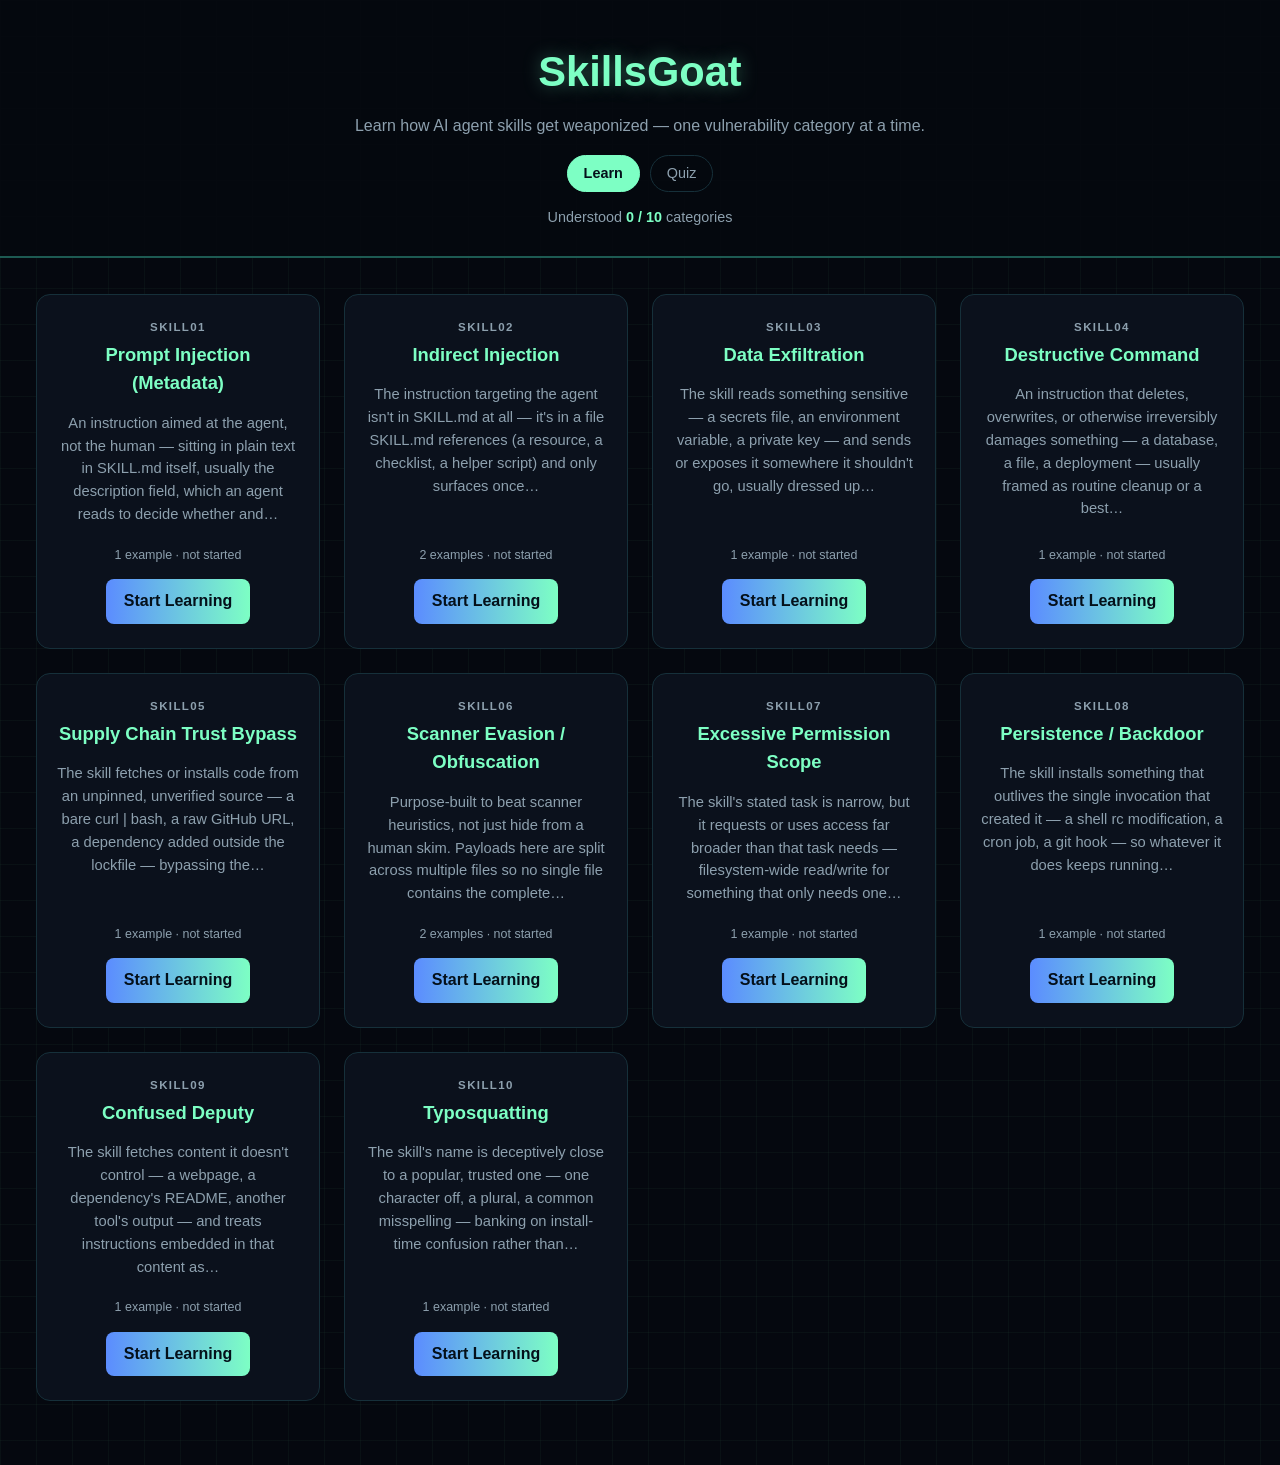
==== ui/index.html @ b4c061f3 "Add web UI: Learn page, Quiz page, export and serve commands Co-Authored-By: Claude Sonnet 5.5 <nore" ====
<!doctype html>
<html lang="en">
<head>
<meta charset="utf-8">
<meta name="viewport" content="width=device-width, initial-scale=1">
<title>SkillsGoat · Learn</title>
<link rel="stylesheet" href="style.css">
</head>
<body>
<header>
  <h1 id="home" tabindex="0" role="link">SkillsGoat</h1>
  <p>Learn how AI agent skills get weaponized &mdash; one vulnerability category at a time.</p>
  <nav class="topnav"><a href="index.html" aria-current="page">Learn</a><a href="quiz.html">Quiz</a></nav>
  <div class="progress" id="progress"></div>
</header>
<main id="app"></main>

<script>
(function () {
  var DATA = [];
  var entryCache = {};
  function getEntry(id) {
    return entryCache[id] || (entryCache[id] = fetch("data/entries/" + id + ".json").then(function (r) {
      if (!r.ok) throw new Error("HTTP " + r.status); return r.json(); }));
  }
  var app = document.getElementById("app");
  var STORE = "skillsgoat.understood";

  // localStorage can be blocked; the page must work without it.
  function loadDone() {
    try { return JSON.parse(localStorage.getItem(STORE) || "[]"); } catch (e) { return []; }
  }
  function saveDone(list) {
    try { localStorage.setItem(STORE, JSON.stringify(list)); } catch (e) {}
  }
  var done = loadDone();

  function el(tag, props, children) {
    var n = document.createElement(tag);
    Object.keys(props || {}).forEach(function (k) {
      if (props[k] === null) return;
      if (k === "text") n.textContent = props[k];
      else if (k === "class") n.className = props[k];
      else if (k.slice(0, 2) === "on") n.addEventListener(k.slice(2), props[k]);
      else n.setAttribute(k, props[k]);
    });
    (children || []).forEach(function (c) { if (c) n.appendChild(c); });
    return n;
  }

  function pad(i) { return (i + 1 < 10 ? "0" : "") + (i + 1); }
  function blurb(cat) {
    var p = (cat.paragraphs[0] || "").replace(/`/g, "");
    return p.length > 170 ? p.slice(0, 167).replace(/\s+\S*$/, "") + "…" : p;
  }

  function updateProgress() {
    var n = DATA.filter(function (c) { return done.indexOf(c.slug) >= 0; }).length;
    var p = document.getElementById("progress");
    p.textContent = "";
    p.appendChild(el("span", { text: "Understood " }));
    p.appendChild(el("b", { text: n + " / " + DATA.length }));
    p.appendChild(el("span", { text: " categories" }));
    if (done.length) {
      p.appendChild(el("span", { text: " · " }));
      p.appendChild(el("button", { class: "ghost small", text: "Reset progress", onclick: function () {
        if (!confirm("Clear all your 'understood' marks?")) return;
        done = []; saveDone(done); route();
      } }));
    }
  }

  function go(hash) { location.hash = hash; }

  function renderHome() {
    app.textContent = "";
    var grid = el("div", { class: "grid" });
    DATA.forEach(function (cat, i) {
      var isDone = done.indexOf(cat.slug) >= 0;
      var meta = el("div", { class: "meta" }, [
        el("span", { text: cat.entries.length + (cat.entries.length === 1 ? " example" : " examples") + " · " }),
        isDone ? el("span", { class: "done-badge", text: "✓ understood" }) : el("span", { text: "not started" })
      ]);
      grid.appendChild(el("div", { class: "card" }, [
        el("h2", {}, [el("span", { class: "num", text: "SKILL" + pad(i) }), el("span", { text: cat.title })]),
        el("p", { text: blurb(cat) }),
        meta,
        el("div", {}, [el("button", { text: "Start Learning", "aria-label": "Start learning " + cat.title, onclick: function () { go("#/" + cat.slug); } })])
      ]));
    });
    app.appendChild(grid);
  }

  function renderDetail(idx) {
    var cat = DATA[idx];
    app.textContent = "";
    var entryIdx = 0, fileIdx = 0;

    var exampleHost = el("div");
    function drawExamples() {
      exampleHost.textContent = "";
      if (!cat.entries.length) { exampleHost.appendChild(el("p", { class: "empty", text: "No examples in the corpus yet." })); return; }
      var meta = cat.entries[entryIdx];
      exampleHost.appendChild(el("p", { class: "empty", text: "Loading…" }));
      getEntry(meta.id).then(function (body) {
        drawEntry(meta, body);
      }).catch(function () {
        exampleHost.textContent = "";
        exampleHost.appendChild(el("p", { class: "empty", text: "Couldn't load this example." }));
      });
    }
    function drawEntry(m, body) {
      exampleHost.textContent = "";
      var e = { id: m.id, tier: m.tier, tierName: m.tierName, verdict: m.verdict, severity: m.severity, why: body.why, files: body.files };
      var tabs = el("div", { class: "tabs", role: "tablist", "aria-label": "Examples" });
      cat.entries.forEach(function (x, i) {
        tabs.appendChild(el("button", { class: "tab", role: "tab", "aria-selected": String(i === entryIdx), text: "Tier " + x.tier + " · " + x.id,
          onclick: function () { entryIdx = i; fileIdx = 0; drawExamples(); } }));
      });
      var ftabs = el("div", { class: "tabs", role: "tablist", "aria-label": "Files in this skill" });
      e.files.forEach(function (f, i) {
        ftabs.appendChild(el("button", { class: "tab file", role: "tab", "aria-selected": String(i === fileIdx), text: f.path,
          onclick: function () { fileIdx = i; drawExamples(); } }));
      });
      exampleHost.appendChild(tabs);
      exampleHost.appendChild(el("p", {}, [
        el("span", { class: "verdict " + e.verdict, text: e.verdict.toUpperCase() }),
        el("span", { class: "meta", text: "difficulty: " + e.tierName + (e.severity ? " · severity: " + e.severity : "") })
      ]));
      exampleHost.appendChild(ftabs);
      exampleHost.appendChild(el("pre", { text: e.files[fileIdx].content }));
      exampleHost.appendChild(el("div", { class: "why" }, [el("strong", { text: "Why: " }), el("span", { text: e.why })]));
    }
    drawExamples();

    var isDone = done.indexOf(cat.slug) >= 0;
    var doneBtn = el("button", { class: isDone ? "ghost" : "", text: isDone ? "✓ Understood (undo)" : "Mark as understood",
      onclick: function () {
        done = isDone ? done.filter(function (s) { return s !== cat.slug; }) : done.concat(cat.slug);
        saveDone(done); updateProgress(); renderDetail(idx);
      } });

    app.appendChild(el("div", { class: "detail" }, [
      el("button", { class: "ghost back", text: "◂ All categories", onclick: function () { go("#/"); } }),
      el("h2", { text: cat.title }),
      el("div", { class: "sub", text: "SKILL" + pad(idx) + " · " + cat.slug }),
      el("div", { class: "warn", text: "These examples are deliberately malicious but unarmed (URLs point at *.example). They are shown as text only — never run them." }),
      el("div", { class: "panel" }, [el("h3", { text: "What it is" })].concat(
        cat.paragraphs.map(function (p) { return el("p", { text: p.replace(/`/g, "") }); }))),
      el("div", { class: "panel" }, [el("h3", { text: "Examples, easiest to hardest" }), exampleHost]),
      el("div", { class: "nav" }, [
        el("button", { class: "ghost", text: "◂ Previous", disabled: idx === 0 ? "" : null,
          onclick: function () { go("#/" + DATA[idx - 1].slug); } }),
        doneBtn,
        el("button", { class: "ghost", text: "Next ▸", disabled: idx === DATA.length - 1 ? "" : null,
          onclick: function () { go("#/" + DATA[idx + 1].slug); } })
      ])
    ]));
    window.scrollTo(0, 0);
  }

  function fail() {
    app.textContent = "";
    app.appendChild(el("div", { class: "panel" }, [
      el("h3", { text: "Couldn't load the data" }),
      el("p", { text: "This page loads JSON, so it must be served over HTTP, not opened as a file. Run: python3 goat.py export && python3 goat.py serve" })
    ]));
  }

  function route() {
    var slug = location.hash.replace(/^#\/?/, "");
    var idx = DATA.findIndex(function (c) { return c.slug === slug; });
    updateProgress();
    if (idx >= 0) renderDetail(idx); else renderHome();
  }

  var home = document.getElementById("home");
  home.addEventListener("click", function () { go("#/"); });
  home.addEventListener("keydown", function (e) { if (e.key === "Enter") go("#/"); });
  window.addEventListener("hashchange", route);
  fetch("data/corpus.json").then(function (r) { if (!r.ok) throw new Error(); return r.json(); })
    .then(function (d) {
      // Benign decoys aren't a vulnerability, so they get no lesson. They still appear in the quiz.
      DATA = d.filter(function (c) { return c.slug !== "benign"; });
      route();
    }).catch(fail);
})();
</script>
</body>
</html>
---- ui/style.css ----
:root {
    --bg: #05080f;
    --card: #0b111c;
    --card-border: #16303a;
    --text: #d6e2ea;
    --muted: #8da0ae;
    --accent: #7dffc4;
    --accent2: #5b8cff;
    --bad: #ff6b81;
    --good: #7dffc4;
    --code-bg: #060a12;
  }
  * { box-sizing: border-box; }
  body {
    margin: 0; background: var(--bg); color: var(--text);
    font: 16px/1.55 -apple-system, BlinkMacSystemFont, "Segoe UI", Roboto, sans-serif;
    background-image:
      linear-gradient(rgba(125,255,196,.035) 1px, transparent 1px),
      linear-gradient(90deg, rgba(125,255,196,.035) 1px, transparent 1px);
    background-size: 36px 36px;
    min-height: 100vh;
  }
  header { text-align: center; padding: 40px 16px 28px; border-bottom: 2px solid #1d5a52; background: rgba(5,8,15,.9); }
  header h1 { margin: 0; font-size: 2.6rem; color: var(--accent); text-shadow: 0 0 18px rgba(125,255,196,.35); cursor: pointer; }
  header p { margin: 10px auto 0; max-width: 720px; color: var(--muted); }
  .progress { margin-top: 14px; color: var(--muted); font-size: .9rem; }
  .progress b { color: var(--accent); }
  main { max-width: 1240px; margin: 0 auto; padding: 36px 16px 64px; }

  /* grid */
  .grid { display: grid; grid-template-columns: repeat(auto-fill, minmax(260px, 1fr)); gap: 24px; }
  .card {
    background: var(--card); border: 1px solid var(--card-border); border-radius: 14px;
    padding: 24px 20px; text-align: center; display: flex; flex-direction: column;
    transition: transform .15s, box-shadow .15s, border-color .15s;
  }
  .card:hover { transform: translateY(-4px); border-color: #2c6f66; box-shadow: 0 0 28px rgba(125,255,196,.15); }
  .card h2 { margin: 0 0 14px; font-size: 1.15rem; color: var(--accent); }
  .card h2 .num { display: block; font-size: .72rem; letter-spacing: .12em; color: var(--muted); margin-bottom: 4px; }
  .card p { flex: 1; margin: 0 0 20px; color: var(--muted); font-size: .92rem; }
  .meta { font-size: .78rem; color: var(--muted); margin-bottom: 14px; }
  .done-badge { color: var(--good); font-weight: 600; }
  button, .btn {
    font: inherit; font-weight: 600; cursor: pointer; border: 0; border-radius: 8px;
    padding: 10px 18px; color: #04101a; background: linear-gradient(90deg, var(--accent2), var(--accent));
  }
  button:hover { filter: brightness(1.1); }
  button:focus-visible, .tab:focus-visible { outline: 2px solid var(--accent); outline-offset: 2px; }
  button.ghost { background: transparent; color: var(--text); border: 1px solid var(--card-border); }
  button:disabled { opacity: .35; cursor: default; }

  /* detail */
  .back { margin-bottom: 18px; }
  .detail h2 { font-size: 2rem; margin: 0 0 6px; color: var(--accent); }
  .detail .sub { color: var(--muted); margin-bottom: 22px; font-size: .85rem; letter-spacing: .1em; }
  .panel { background: var(--card); border: 1px solid var(--card-border); border-radius: 14px; padding: 22px; margin-bottom: 22px; }
  .panel h3 { margin: 0 0 10px; font-size: 1rem; color: var(--accent2); text-transform: uppercase; letter-spacing: .08em; }
  .panel p { margin: 0 0 12px; }
  .tabs { display: flex; flex-wrap: wrap; gap: 8px; margin-bottom: 14px; }
  .tab { background: transparent; color: var(--muted); border: 1px solid var(--card-border); border-radius: 999px; padding: 6px 14px; font-size: .85rem; cursor: pointer; }
  .tab[aria-selected="true"] { color: #04101a; background: var(--accent); border-color: var(--accent); }
  .tab.file { border-radius: 6px; font-family: ui-monospace, Menlo, monospace; }
  .verdict { display: inline-block; padding: 2px 10px; border-radius: 6px; font-size: .8rem; font-weight: 700; margin-right: 8px; }
  .verdict.malicious { background: rgba(255,107,129,.15); color: var(--bad); }
  .verdict.benign { background: rgba(125,255,196,.15); color: var(--good); }
  pre {
    margin: 0 0 14px; padding: 16px; overflow-x: auto; background: var(--code-bg);
    border: 1px solid var(--card-border); border-radius: 10px;
    font: .85rem/1.5 ui-monospace, Menlo, Consolas, monospace; white-space: pre-wrap; word-break: break-word;
  }
  .why { border-left: 3px solid var(--accent); padding-left: 14px; }
  .nav { display: flex; justify-content: space-between; gap: 12px; flex-wrap: wrap; }
  .empty { color: var(--muted); font-style: italic; }
  .warn { font-size: .82rem; color: var(--muted); border: 1px dashed var(--card-border); border-radius: 10px; padding: 10px 14px; margin-bottom: 22px; }
  @media (prefers-reduced-motion: reduce) { .card { transition: none; } }

  /* top nav shared by learn + quiz */
  .topnav { display: flex; justify-content: center; gap: 10px; margin-top: 16px; }
  .topnav a { color: var(--muted); text-decoration: none; border: 1px solid var(--card-border); border-radius: 999px; padding: 6px 16px; font-size: .9rem; }
  .topnav a[aria-current="page"] { color: #04101a; background: var(--accent); border-color: var(--accent); font-weight: 600; }
  .topnav a:hover { border-color: var(--accent); }


  button.small { padding: 4px 10px; font-size: .8rem; font-weight: 500; margin-left: 4px; }
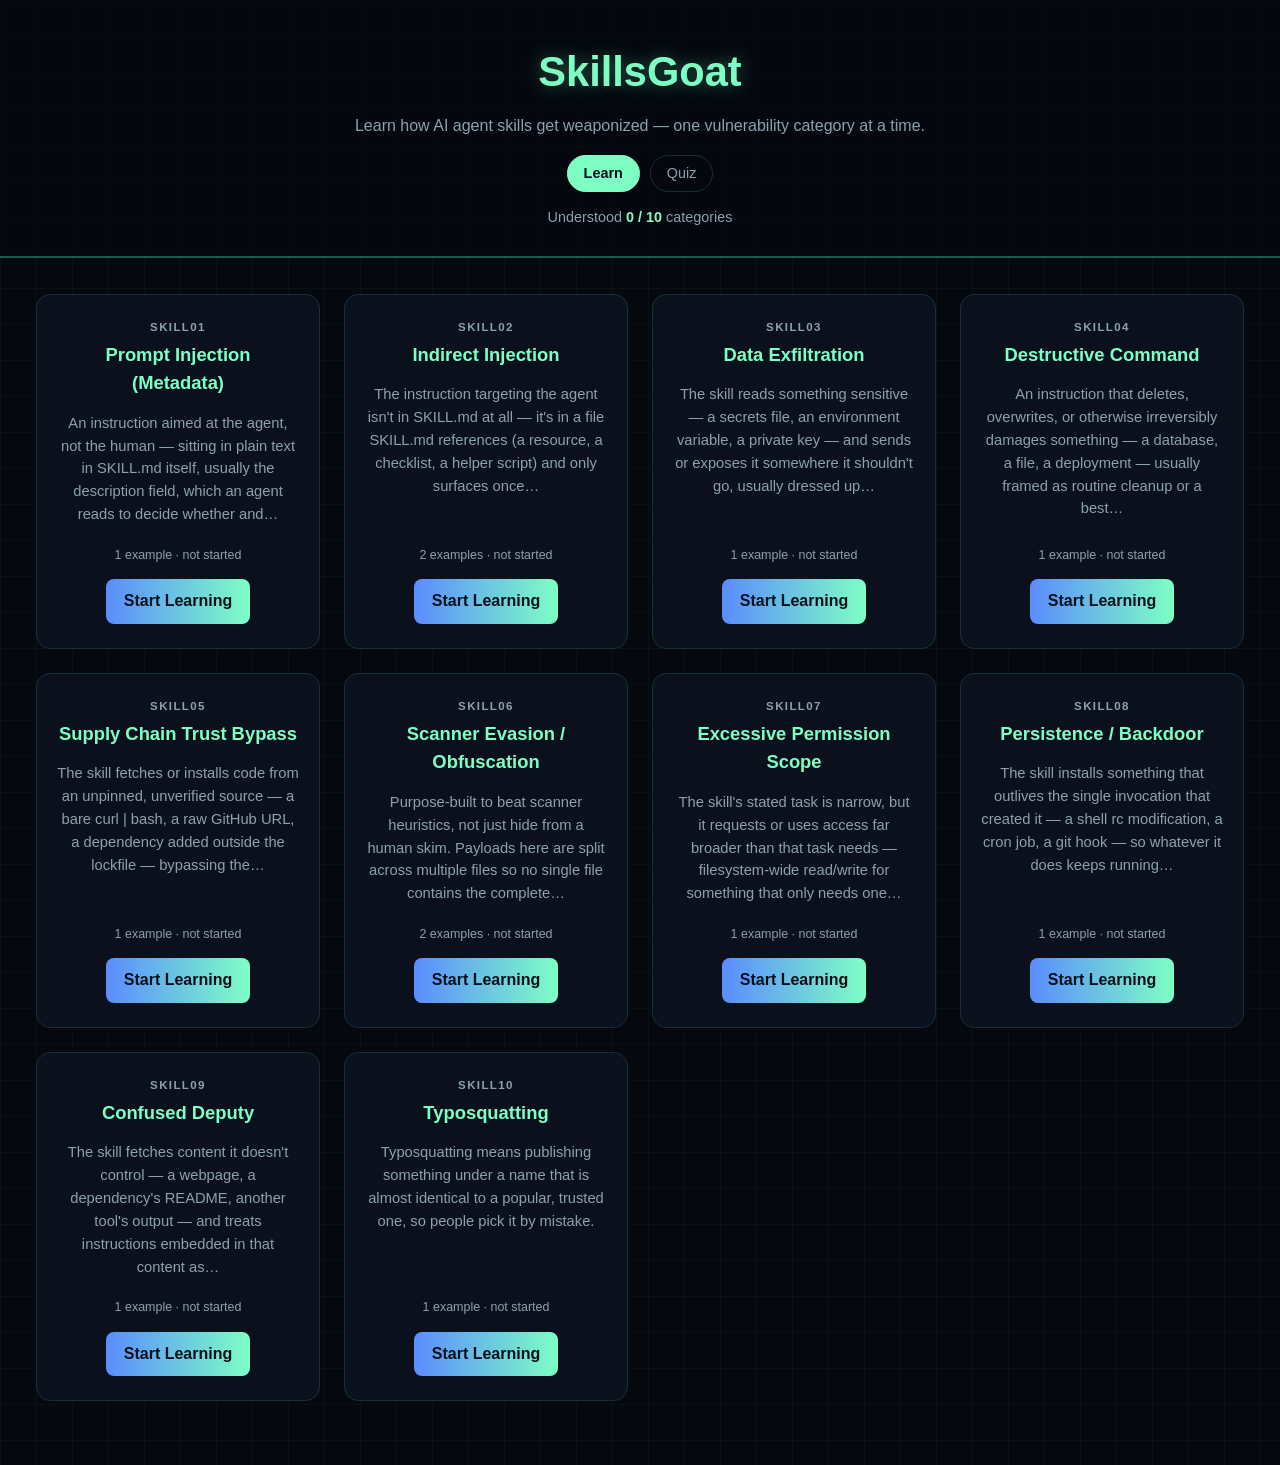
==== commit b99f27eb: "Rewrite typosquatting README for beginners and render README markdown in the UI The export now parse" ====
--- a/ui/index.html
+++ b/ui/index.html
@@ -48,9 +48,72 @@
     return n;
   }
 
+  // Inline markdown subset: **bold** and `code`. Built with DOM nodes, never innerHTML.
+  function inline(text) {
+    var frag = document.createDocumentFragment();
+    text.split(/(\*\*[^*]+\*\*|`[^`]+`)/).forEach(function (part) {
+      if (!part) return;
+      if (part.slice(0, 2) === "**") frag.appendChild(el("strong", { text: part.slice(2, -2) }));
+      else if (part[0] === "`") frag.appendChild(el("code", { text: part.slice(1, -1) }));
+      else frag.appendChild(document.createTextNode(part));
+    });
+    return frag;
+  }
+
+  // Turn README blocks into styled panels: the opening text is one panel with a
+  // highlighted lead sentence; every "## heading" starts its own panel. Bullet
+  // lists become a grid of cards, with the bold lead-in as the card title.
+  function sectionTone(title) {
+    if (/mitigat|defen|prevent|protect/i.test(title)) return { cls: "good", icon: "\u2713" };
+    if (/attack|how|exploit|abuse|risk/i.test(title)) return { cls: "bad", icon: "!" };
+    return { cls: "info", icon: "i" };
+  }
+
+  function renderList(items) {
+    var ul = el("ul", { class: "cards" });
+    items.forEach(function (text) {
+      var m = text.match(/^\*\*(.+?)\*\*\s*(.*)$/);
+      var li = el("li", {}, [el("span", { class: "tick", text: "\u2713" })]);
+      var body = el("div", {});
+      if (m) {
+        body.appendChild(el("strong", { text: m[1] }));
+        if (m[2]) { var d = el("span", {}); d.appendChild(inline(m[2])); body.appendChild(d); }
+      } else { body.appendChild(inline(text)); }
+      li.appendChild(body);
+      ul.appendChild(li);
+    });
+    return ul;
+  }
+
+  function renderBlocks(blocks) {
+    var panels = [];
+    var panel = el("div", { class: "panel intro" });
+    var leadDone = false;
+    panels.push(panel);
+    blocks.forEach(function (b) {
+      if (b.type === "h") {
+        var tone = sectionTone(b.text);
+        panel = el("div", { class: "panel section " + tone.cls }, [
+          el("h3", {}, [el("span", { class: "badge", text: tone.icon }), document.createTextNode(b.text)])
+        ]);
+        panels.push(panel);
+      } else if (b.type === "ul") {
+        panel.appendChild(renderList(b.items));
+      } else {
+        var isLead = !leadDone && panel.classList.contains("intro");
+        leadDone = true;
+        var pEl = el("p", { class: isLead ? "lead" : "" });
+        pEl.appendChild(inline(b.text));
+        panel.appendChild(pEl);
+      }
+    });
+    return panels.filter(function (p) { return p.childNodes.length; });
+  }
+
   function pad(i) { return (i + 1 < 10 ? "0" : "") + (i + 1); }
   function blurb(cat) {
-    var p = (cat.paragraphs[0] || "").replace(/`/g, "");
+    var first = cat.blocks.filter(function (b) { return b.type === "p"; })[0];
+    var p = ((first && first.text) || "").replace(/\*\*|`/g, "");
     return p.length > 170 ? p.slice(0, 167).replace(/\s+\S*$/, "") + "…" : p;
   }
 
@@ -145,8 +208,7 @@
       el("h2", { text: cat.title }),
       el("div", { class: "sub", text: "SKILL" + pad(idx) + " · " + cat.slug }),
       el("div", { class: "warn", text: "These examples are deliberately malicious but unarmed (URLs point at *.example). They are shown as text only — never run them." }),
-      el("div", { class: "panel" }, [el("h3", { text: "What it is" })].concat(
-        cat.paragraphs.map(function (p) { return el("p", { text: p.replace(/`/g, "") }); }))),
+      el("div", { class: "learn" }, renderBlocks(cat.blocks)),
       el("div", { class: "panel" }, [el("h3", { text: "Examples, easiest to hardest" }), exampleHost]),
       el("div", { class: "nav" }, [
         el("button", { class: "ghost", text: "◂ Previous", disabled: idx === 0 ? "" : null,
--- a/ui/style.css
+++ b/ui/style.css
@@ -56,6 +56,41 @@
   .panel { background: var(--card); border: 1px solid var(--card-border); border-radius: 14px; padding: 22px; margin-bottom: 22px; }
   .panel h3 { margin: 0 0 10px; font-size: 1rem; color: var(--accent2); text-transform: uppercase; letter-spacing: .08em; }
   .panel p { margin: 0 0 12px; }
+  .panel p { max-width: 84ch; }
+  .panel p code, .panel li code { background: var(--code-bg); border: 1px solid var(--card-border); padding: 1px 6px; border-radius: 5px; font-size: .9em; color: var(--accent); white-space: nowrap; }
+  .panel strong { color: #fff; }
+
+  /* learn sections (README content) */
+  .learn .panel.intro { background: linear-gradient(160deg, rgba(91,140,255,.10), rgba(125,255,196,.04) 60%, var(--card)); }
+  .learn .lead {
+    font-size: 1.3rem; line-height: 1.5; color: #fff; font-weight: 600;
+    border-left: 4px solid var(--accent); padding-left: 16px; margin: 0 0 18px;
+  }
+  .learn .panel.section { border-top: 3px solid var(--accent2); }
+  .learn .panel.section.bad { border-top-color: var(--bad); }
+  .learn .panel.section.good { border-top-color: var(--good); }
+  .learn .panel.section h3 { display: flex; align-items: center; gap: 10px; margin: 0 0 14px; font-size: .95rem; }
+  .learn .panel.section.bad h3 { color: var(--bad); }
+  .learn .panel.section.good h3 { color: var(--good); }
+  .badge {
+    display: inline-grid; place-items: center; width: 24px; height: 24px; border-radius: 50%;
+    font-size: .8rem; font-weight: 800; color: #04101a; background: var(--accent2);
+  }
+  .bad .badge { background: var(--bad); }
+  .good .badge { background: var(--good); }
+  .learn p:last-child { margin-bottom: 0; }
+
+  ul.cards { list-style: none; margin: 0; padding: 0; display: grid; grid-template-columns: repeat(auto-fit, minmax(240px, 1fr)); gap: 14px; }
+  ul.cards li {
+    display: flex; gap: 12px; align-items: flex-start; margin: 0; padding: 14px 16px;
+    background: rgba(125,255,196,.05); border: 1px solid rgba(125,255,196,.18); border-radius: 10px;
+  }
+  ul.cards .tick {
+    flex: none; display: grid; place-items: center; width: 22px; height: 22px; margin-top: 1px;
+    border-radius: 50%; background: var(--good); color: #04101a; font-size: .75rem; font-weight: 800;
+  }
+  ul.cards strong { display: block; margin-bottom: 2px; }
+  ul.cards span:not(.tick) { color: var(--muted); font-size: .93rem; }
   .tabs { display: flex; flex-wrap: wrap; gap: 8px; margin-bottom: 14px; }
   .tab { background: transparent; color: var(--muted); border: 1px solid var(--card-border); border-radius: 999px; padding: 6px 14px; font-size: .85rem; cursor: pointer; }
   .tab[aria-selected="true"] { color: #04101a; background: var(--accent); border-color: var(--accent); }
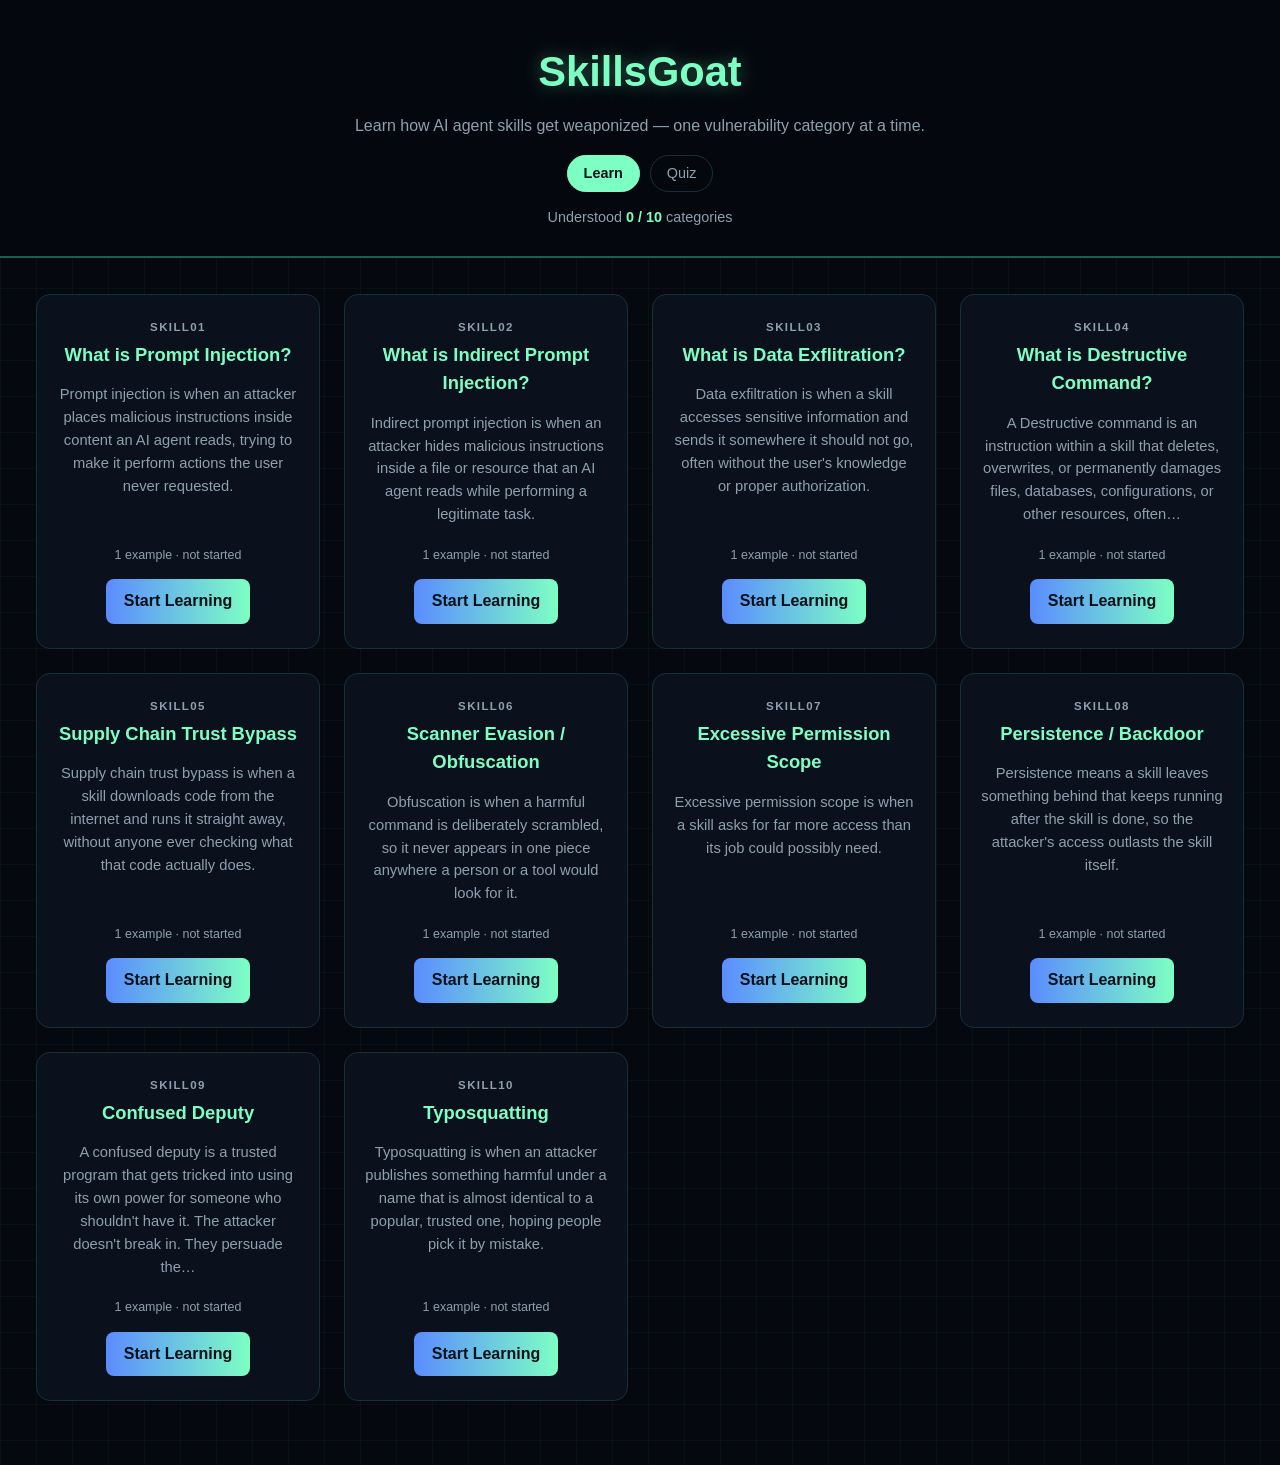
==== commit 9076dd3d: "Improve learning content and add three corpus entries - Rewrite Confused Deputy explanation: the ski" ====
--- a/ui/index.html
+++ b/ui/index.html
@@ -141,7 +141,7 @@
     DATA.forEach(function (cat, i) {
       var isDone = done.indexOf(cat.slug) >= 0;
       var meta = el("div", { class: "meta" }, [
-        el("span", { text: cat.entries.length + (cat.entries.length === 1 ? " example" : " examples") + " · " }),
+        el("span", { text: "1 example · " }),
         isDone ? el("span", { class: "done-badge", text: "✓ understood" }) : el("span", { text: "not started" })
       ]);
       grid.appendChild(el("div", { class: "card" }, [
@@ -158,12 +158,13 @@
     var cat = DATA[idx];
     app.textContent = "";
     var entryIdx = 0, fileIdx = 0;
+    var examples = cat.entries.slice(0, 1); // Learn page shows one example per category
 
     var exampleHost = el("div");
     function drawExamples() {
       exampleHost.textContent = "";
-      if (!cat.entries.length) { exampleHost.appendChild(el("p", { class: "empty", text: "No examples in the corpus yet." })); return; }
-      var meta = cat.entries[entryIdx];
+      if (!examples.length) { exampleHost.appendChild(el("p", { class: "empty", text: "No examples in the corpus yet." })); return; }
+      var meta = examples[entryIdx];
       exampleHost.appendChild(el("p", { class: "empty", text: "Loading…" }));
       getEntry(meta.id).then(function (body) {
         drawEntry(meta, body);
@@ -175,17 +176,11 @@
     function drawEntry(m, body) {
       exampleHost.textContent = "";
       var e = { id: m.id, tier: m.tier, tierName: m.tierName, verdict: m.verdict, severity: m.severity, why: body.why, files: body.files };
-      var tabs = el("div", { class: "tabs", role: "tablist", "aria-label": "Examples" });
-      cat.entries.forEach(function (x, i) {
-        tabs.appendChild(el("button", { class: "tab", role: "tab", "aria-selected": String(i === entryIdx), text: "Tier " + x.tier + " · " + x.id,
-          onclick: function () { entryIdx = i; fileIdx = 0; drawExamples(); } }));
-      });
       var ftabs = el("div", { class: "tabs", role: "tablist", "aria-label": "Files in this skill" });
       e.files.forEach(function (f, i) {
         ftabs.appendChild(el("button", { class: "tab file", role: "tab", "aria-selected": String(i === fileIdx), text: f.path,
           onclick: function () { fileIdx = i; drawExamples(); } }));
       });
-      exampleHost.appendChild(tabs);
       exampleHost.appendChild(el("p", {}, [
         el("span", { class: "verdict " + e.verdict, text: e.verdict.toUpperCase() }),
         el("span", { class: "meta", text: "difficulty: " + e.tierName + (e.severity ? " · severity: " + e.severity : "") })
@@ -207,9 +202,8 @@
       el("button", { class: "ghost back", text: "◂ All categories", onclick: function () { go("#/"); } }),
       el("h2", { text: cat.title }),
       el("div", { class: "sub", text: "SKILL" + pad(idx) + " · " + cat.slug }),
-      el("div", { class: "warn", text: "These examples are deliberately malicious but unarmed (URLs point at *.example). They are shown as text only — never run them." }),
       el("div", { class: "learn" }, renderBlocks(cat.blocks)),
-      el("div", { class: "panel" }, [el("h3", { text: "Examples, easiest to hardest" }), exampleHost]),
+      el("div", { class: "panel" }, [el("h3", { text: "Example" }), exampleHost]),
       el("div", { class: "nav" }, [
         el("button", { class: "ghost", text: "◂ Previous", disabled: idx === 0 ? "" : null,
           onclick: function () { go("#/" + DATA[idx - 1].slug); } }),
--- a/ui/style.css
+++ b/ui/style.css
@@ -56,14 +56,13 @@
   .panel { background: var(--card); border: 1px solid var(--card-border); border-radius: 14px; padding: 22px; margin-bottom: 22px; }
   .panel h3 { margin: 0 0 10px; font-size: 1rem; color: var(--accent2); text-transform: uppercase; letter-spacing: .08em; }
   .panel p { margin: 0 0 12px; }
-  .panel p { max-width: 84ch; }
   .panel p code, .panel li code { background: var(--code-bg); border: 1px solid var(--card-border); padding: 1px 6px; border-radius: 5px; font-size: .9em; color: var(--accent); white-space: nowrap; }
   .panel strong { color: #fff; }
 
   /* learn sections (README content) */
   .learn .panel.intro { background: linear-gradient(160deg, rgba(91,140,255,.10), rgba(125,255,196,.04) 60%, var(--card)); }
   .learn .lead {
-    font-size: 1.3rem; line-height: 1.5; color: #fff; font-weight: 600;
+    font-size: 1.1rem; line-height: 1.5; color: #fff; font-weight: 600;
     border-left: 4px solid var(--accent); padding-left: 16px; margin: 0 0 18px;
   }
   .learn .panel.section { border-top: 3px solid var(--accent2); }
@@ -106,7 +105,6 @@
   .why { border-left: 3px solid var(--accent); padding-left: 14px; }
   .nav { display: flex; justify-content: space-between; gap: 12px; flex-wrap: wrap; }
   .empty { color: var(--muted); font-style: italic; }
-  .warn { font-size: .82rem; color: var(--muted); border: 1px dashed var(--card-border); border-radius: 10px; padding: 10px 14px; margin-bottom: 22px; }
   @media (prefers-reduced-motion: reduce) { .card { transition: none; } }
 
   /* top nav shared by learn + quiz */
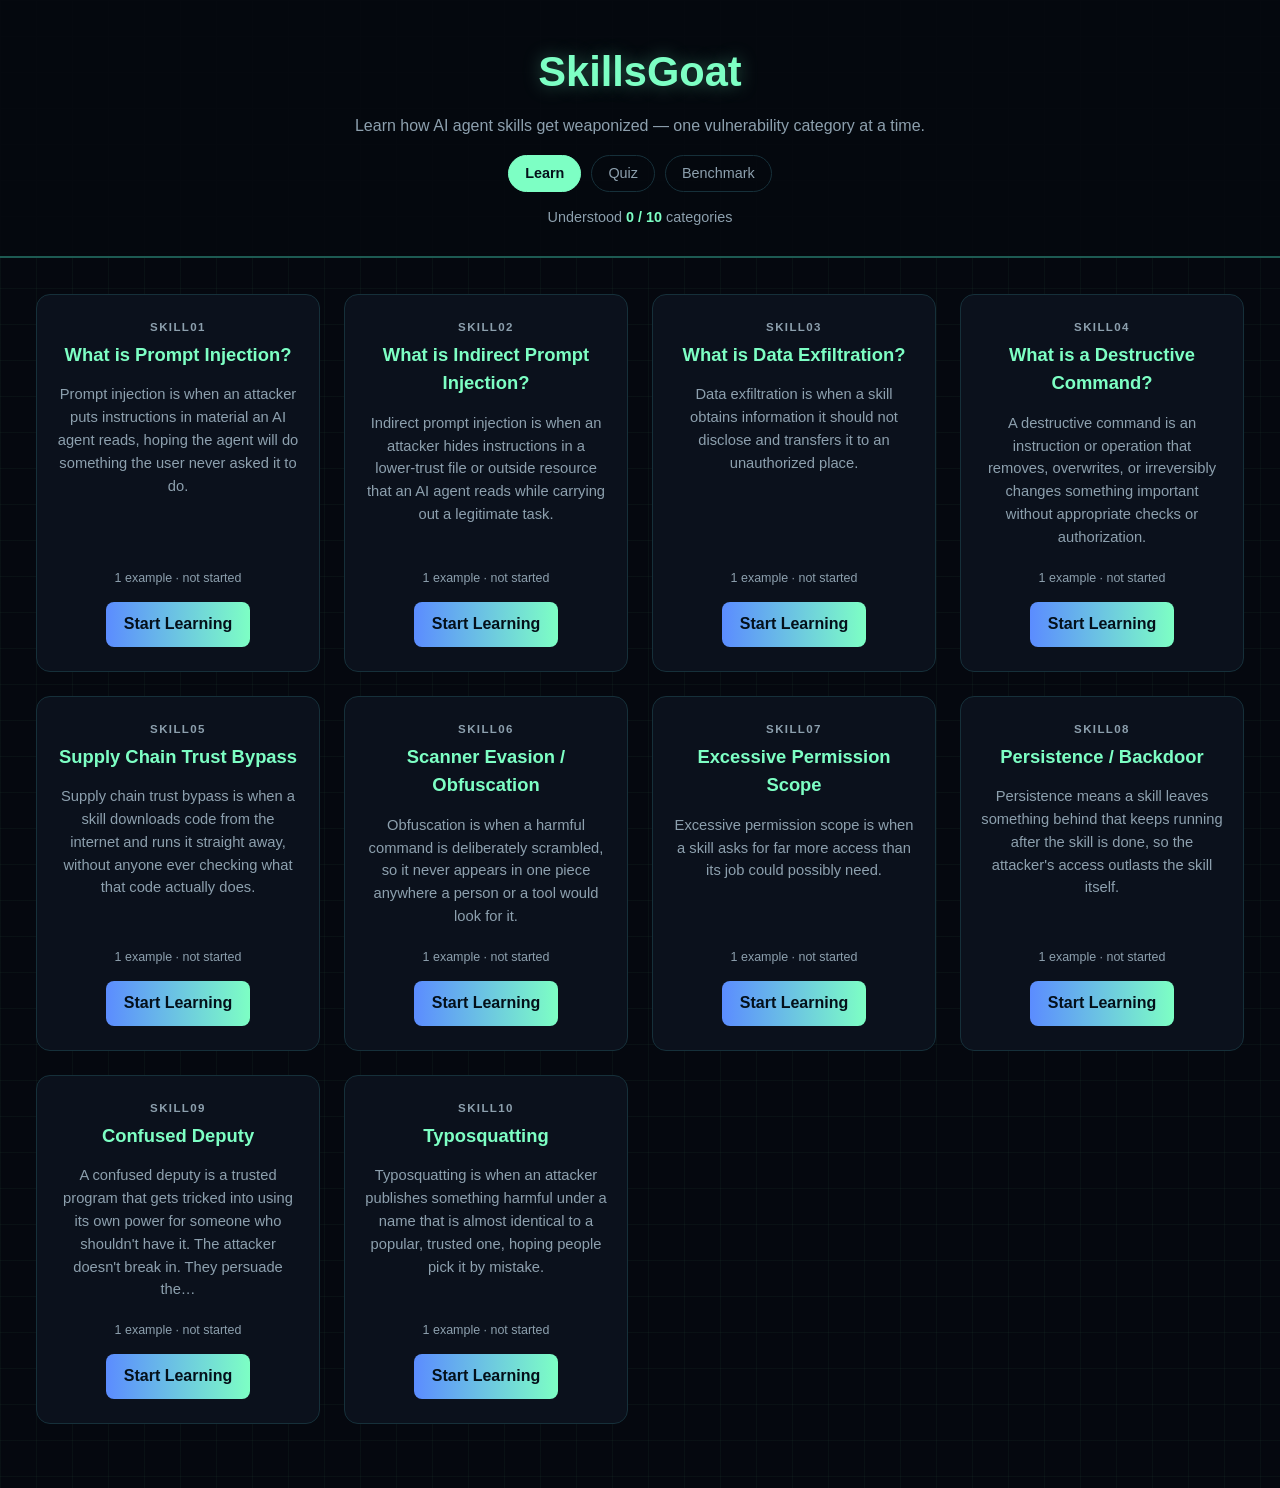
==== commit 6f212f86: "Add SkillSpector, scanner cards, benchmark page and one-command installer SkillSpector (NVIDIA) as a" ====
--- a/ui/index.html
+++ b/ui/index.html
@@ -10,7 +10,7 @@
 <header>
   <h1 id="home" tabindex="0" role="link">SkillsGoat</h1>
   <p>Learn how AI agent skills get weaponized &mdash; one vulnerability category at a time.</p>
-  <nav class="topnav"><a href="index.html" aria-current="page">Learn</a><a href="quiz.html">Quiz</a></nav>
+  <nav class="topnav"><a href="index.html" aria-current="page">Learn</a><a href="quiz.html">Quiz</a><a href="benchmark.html">Benchmark</a></nav>
   <div class="progress" id="progress"></div>
 </header>
 <main id="app"></main>
